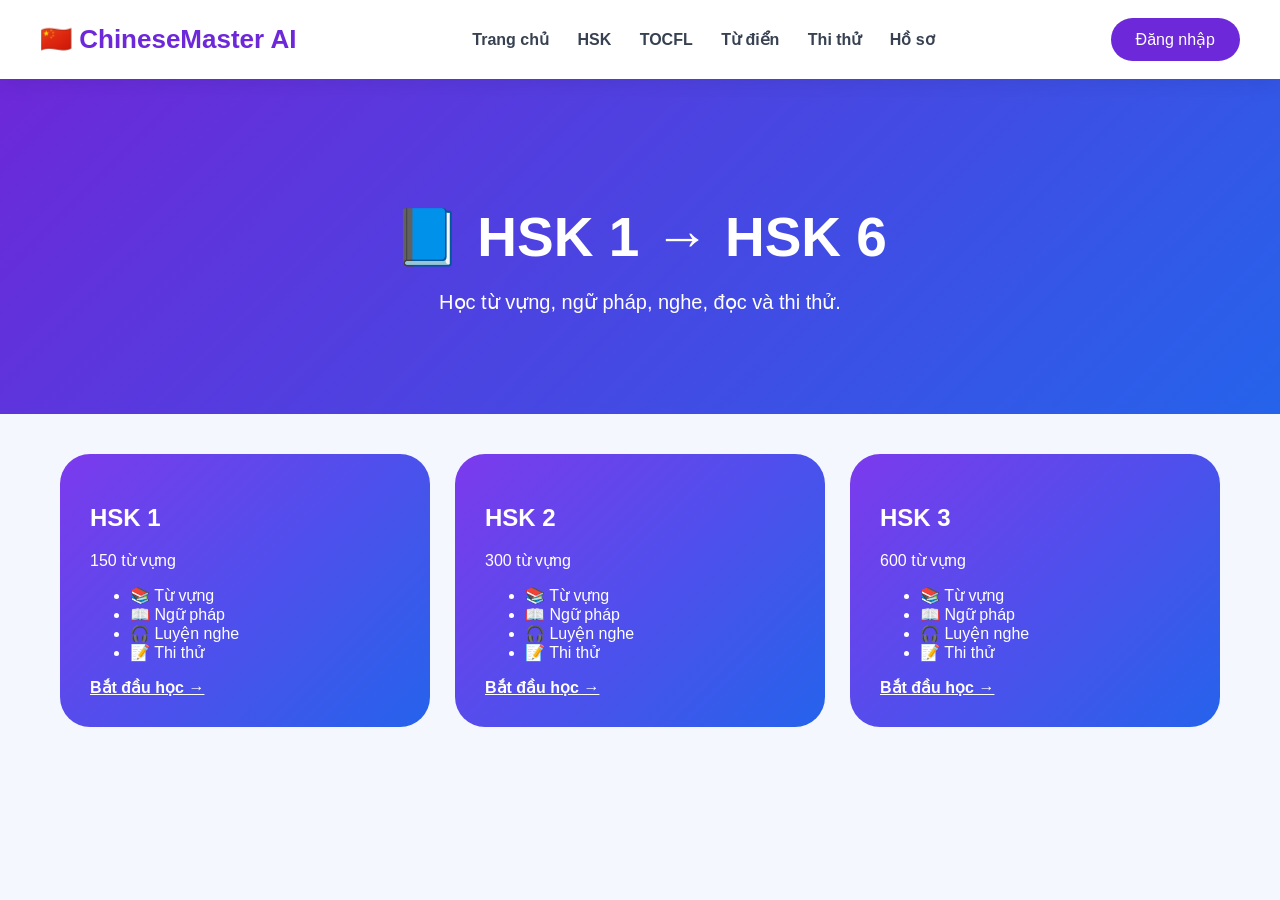
==== hsk.html @ 60fcf930 "Create hsk.html" ====
<!DOCTYPE html>
<html lang="vi">

<head>

<meta charset="UTF-8">
<meta name="viewport"
content="width=device-width, initial-scale=1.0">

<title>HSK Learning</title>

<link rel="stylesheet"
href="css/style.css">

<link rel="stylesheet"
href="https://cdnjs.cloudflare.com/ajax/libs/font-awesome/6.4.0/css/all.min.css">

</head>

<body>

<nav class="navbar">

<div class="logo">

🇨🇳 ChineseMaster AI

</div>

<div class="menu">

<a href="index.html">Trang chủ</a>

<a href="hsk.html">HSK</a>

<a href="tocfl.html">TOCFL</a>

<a href="dictionary.html">Từ điển</a>

<a href="exam.html">Thi thử</a>

<a href="profile.html">Hồ sơ</a>

</div>

<a class="login"
href="login.html">

Đăng nhập

</a>

</nav>



<section class="hero">

<h1>

📘 HSK 1 → HSK 6

</h1>

<p>

Học từ vựng, ngữ pháp, nghe, đọc và thi thử.

</p>

</section>



<section class="container">

<div class="courses">



<div class="course">

<h2>HSK 1</h2>

<p>

150 từ vựng

</p>

<ul>

<li>📚 Từ vựng</li>

<li>📖 Ngữ pháp</li>

<li>🎧 Luyện nghe</li>

<li>📝 Thi thử</li>

</ul>

<a href="#">
Bắt đầu học →
</a>

</div>



<div class="course">

<h2>HSK 2</h2>

<p>

300 từ vựng

</p>

<ul>

<li>📚 Từ vựng</li>

<li>📖 Ngữ pháp</li>

<li>🎧 Luyện nghe</li>

<li>📝 Thi thử</li>

</ul>

<a href="#">
Bắt đầu học →
</a>

</div>



<div class="course">

<h2>HSK 3</h2>

<p>

600 từ vựng

</p>

<ul>

<li>📚 Từ vựng</li>

<li>📖 Ngữ pháp</li>

<li>🎧 Luyện nghe</li>

<li>📝 Thi thử</li>

</ul>

<a href="#">
Bắt đầu học →
</a>

</div>
---- css/style.css ----
*{
box-sizing:border-box;
font-family:"Segoe UI",Arial,sans-serif;
}


body{

margin:0;

background:#f5f7ff;

color:#1f2937;

}



/* NAVBAR */

.navbar{

display:flex;

justify-content:space-between;

align-items:center;

padding:18px 40px;

background:white;

box-shadow:0 5px 20px rgba(0,0,0,.08);

position:sticky;

top:0;

z-index:10;

}



.logo{

font-size:26px;

font-weight:900;

color:#6d28d9;

}



.menu a{

text-decoration:none;

margin:0 12px;

color:#374151;

font-weight:600;

}



.menu a:hover{

color:#6d28d9;

}



.login{

background:#6d28d9;

color:white;

padding:12px 25px;

border-radius:25px;

text-decoration:none;

}



/* HERO */


.hero{

background:

linear-gradient(
135deg,
#6d28d9,
#2563eb
);

padding:80px 20px;

text-align:center;

color:white;

}



.hero h1{

font-size:55px;

margin-bottom:20px;

}



.hero p{

font-size:20px;

}



/* SEARCH */


.search{

max-width:700px;

margin:35px auto;

display:flex;

background:white;

padding:8px;

border-radius:30px;

}



.search input{

flex:1;

border:0;

outline:none;

padding:15px;

font-size:16px;

}



.search button{

border:0;

background:#fbbf24;

padding:15px 25px;

border-radius:25px;

cursor:pointer;

}





.buttons a{

display:inline-block;

margin:10px;

padding:15px 30px;

background:white;

color:#6d28d9;

border-radius:30px;

text-decoration:none;

font-weight:bold;

}




/* CONTENT */


.container{

max-width:1200px;

margin:auto;

padding:40px 20px;

}



.cards{

display:grid;

grid-template-columns:repeat(4,1fr);

gap:20px;

}



.card{

background:white;

padding:25px;

border-radius:25px;

text-align:center;

box-shadow:0 10px 30px rgba(0,0,0,.08);

}



.card h1{

font-size:40px;

color:#6d28d9;

}





/* PLAN */


.plan{

background:white;

padding:30px;

border-radius:30px;

}



.progress{

height:12px;

background:#ddd;

border-radius:20px;

margin-bottom:20px;

}



.progress span{

display:block;

height:100%;

background:#6d28d9;

border-radius:20px;

}





/* COURSES */


.courses{

display:grid;

grid-template-columns:repeat(3,1fr);

gap:25px;

}



.course{

background:

linear-gradient(
135deg,
#7c3aed,
#2563eb
);

color:white;

padding:30px;

border-radius:30px;

}



.course a{

color:white;

font-weight:bold;

}





/* FLASHCARD */


.flashcard{

margin-top:40px;

background:white;

padding:40px;

text-align:center;

border-radius:35px;

box-shadow:0 10px 30px rgba(0,0,0,.1);

}



.flashcard h1{

font-size:90px;

color:#6d28d9;

}



.flashcard button{

background:#ec4899;

color:white;

border:0;

padding:15px 30px;

border-radius:30px;

}





footer{

text-align:center;

padding:30px;

background:#111827;

color:white;

}





/* MOBILE */


@media(max-width:900px){


.navbar{

flex-direction:column;

gap:15px;

}



.menu{

display:none;

}



.cards{

grid-template-columns:1fr 1fr;

}



.courses{

grid-template-columns:1fr;

}



.hero h1{

font-size:35px;

}


}


@media(max-width:500px){


.cards{

grid-template-columns:1fr;

}



.search{

flex-direction:column;

}



.search button{

margin-top:10px;

}


}
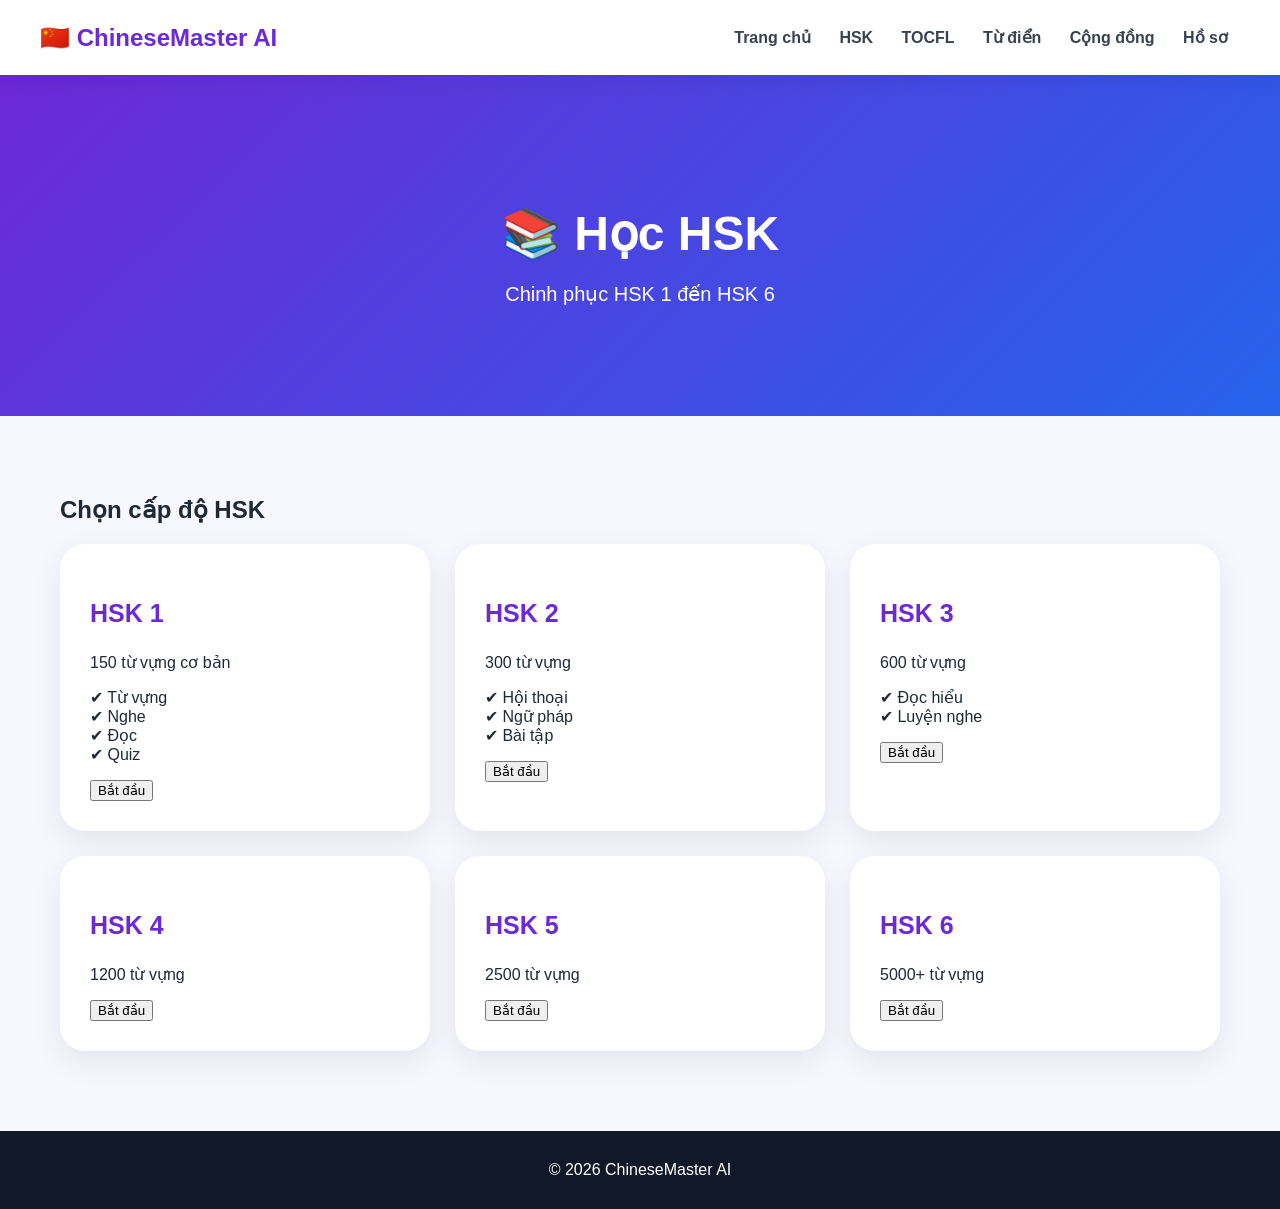
==== commit a99d8d82: "Update hsk.html" ====
--- a/hsk.html
+++ b/hsk.html
@@ -4,164 +4,219 @@
 <head>
 
 <meta charset="UTF-8">
-<meta name="viewport"
-content="width=device-width, initial-scale=1.0">
-
-<title>HSK Learning</title>
-
-<link rel="stylesheet"
-href="css/style.css">
-
-<link rel="stylesheet"
-href="https://cdnjs.cloudflare.com/ajax/libs/font-awesome/6.4.0/css/all.min.css">
+<meta name="viewport" content="width=device-width, initial-scale=1.0">
+
+<title>HSK - ChineseMaster</title>
+
+<link rel="stylesheet" href="css/style.css">
 
 </head>
 
+
 <body>
 
-<nav class="navbar">
+
+<header class="header">
 
 <div class="logo">
-
 🇨🇳 ChineseMaster AI
-
-</div>
-
-<div class="menu">
+</div>
+
+
+<button class="menu-btn">
+☰
+</button>
+
+
+<nav>
 
 <a href="index.html">Trang chủ</a>
-
 <a href="hsk.html">HSK</a>
-
 <a href="tocfl.html">TOCFL</a>
-
 <a href="dictionary.html">Từ điển</a>
-
-<a href="exam.html">Thi thử</a>
-
+<a href="community.html">Cộng đồng</a>
 <a href="profile.html">Hồ sơ</a>
 
-</div>
-
-<a class="login"
-href="login.html">
-
-Đăng nhập
-
-</a>
-
 </nav>
 
 
+</header>
+
+
+
+
 
 <section class="hero">
 
 <h1>
-
-📘 HSK 1 → HSK 6
-
+📚 Học HSK
 </h1>
 
 <p>
-
-Học từ vựng, ngữ pháp, nghe, đọc và thi thử.
-
+Chinh phục HSK 1 đến HSK 6
 </p>
 
 </section>
 
 
 
+
+
 <section class="container">
 
-<div class="courses">
-
-
-
-<div class="course">
-
-<h2>HSK 1</h2>
-
-<p>
-
-150 từ vựng
-
-</p>
-
-<ul>
-
-<li>📚 Từ vựng</li>
-
-<li>📖 Ngữ pháp</li>
-
-<li>🎧 Luyện nghe</li>
-
-<li>📝 Thi thử</li>
-
-</ul>
-
-<a href="#">
-Bắt đầu học →
-</a>
-
-</div>
-
-
-
-<div class="course">
-
-<h2>HSK 2</h2>
-
-<p>
-
+
+<h2>
+Chọn cấp độ HSK
+</h2>
+
+
+
+<div class="grid">
+
+
+
+<div class="card">
+
+<h3>HSK 1</h3>
+
+<p>
+150 từ vựng cơ bản
+</p>
+
+<p>
+✔ Từ vựng<br>
+✔ Nghe<br>
+✔ Đọc<br>
+✔ Quiz
+</p>
+
+<button>
+Bắt đầu
+</button>
+
+</div>
+
+
+
+
+<div class="card">
+
+<h3>HSK 2</h3>
+
+<p>
 300 từ vựng
-
-</p>
-
-<ul>
-
-<li>📚 Từ vựng</li>
-
-<li>📖 Ngữ pháp</li>
-
-<li>🎧 Luyện nghe</li>
-
-<li>📝 Thi thử</li>
-
-</ul>
-
-<a href="#">
-Bắt đầu học →
-</a>
-
-</div>
-
-
-
-<div class="course">
-
-<h2>HSK 3</h2>
-
-<p>
-
+</p>
+
+<p>
+✔ Hội thoại<br>
+✔ Ngữ pháp<br>
+✔ Bài tập
+</p>
+
+<button>
+Bắt đầu
+</button>
+
+</div>
+
+
+
+
+<div class="card">
+
+<h3>HSK 3</h3>
+
+<p>
 600 từ vựng
-
-</p>
-
-<ul>
-
-<li>📚 Từ vựng</li>
-
-<li>📖 Ngữ pháp</li>
-
-<li>🎧 Luyện nghe</li>
-
-<li>📝 Thi thử</li>
-
-</ul>
-
-<a href="#">
-Bắt đầu học →
-</a>
-
-</div>
+</p>
+
+<p>
+✔ Đọc hiểu<br>
+✔ Luyện nghe
+</p>
+
+<button>
+Bắt đầu
+</button>
+
+</div>
+
+
+
+
+
+<div class="card">
+
+<h3>HSK 4</h3>
+
+<p>
+1200 từ vựng
+</p>
+
+<button>
+Bắt đầu
+</button>
+
+</div>
+
+
+
+
+
+<div class="card">
+
+<h3>HSK 5</h3>
+
+<p>
+2500 từ vựng
+</p>
+
+<button>
+Bắt đầu
+</button>
+
+</div>
+
+
+
+
+
+<div class="card">
+
+<h3>HSK 6</h3>
+
+<p>
+5000+ từ vựng
+</p>
+
+<button>
+Bắt đầu
+</button>
+
+</div>
+
+
+
+</div>
+
+
+</section>
+
+
+
+
+
+<footer>
+
+© 2026 ChineseMaster AI
+
+</footer>
+
+
+
+<script src="js/app.js"></script>
+
+
+</body>
+
+</html>
--- a/css/style.css
+++ b/css/style.css
@@ -1,42 +1,42 @@
 *{
-box-sizing:border-box;
-font-family:"Segoe UI",Arial,sans-serif;
+    box-sizing:border-box;
+    font-family:"Segoe UI",Arial,sans-serif;
 }
 
 
 body{
 
-margin:0;
-
-background:#f5f7ff;
-
-color:#1f2937;
-
-}
-
-
-
-/* NAVBAR */
-
-.navbar{
-
-display:flex;
-
-justify-content:space-between;
-
-align-items:center;
-
-padding:18px 40px;
-
-background:white;
-
-box-shadow:0 5px 20px rgba(0,0,0,.08);
-
-position:sticky;
-
-top:0;
-
-z-index:10;
+    margin:0;
+
+    background:#f7f8ff;
+
+    color:#1f2937;
+
+}
+
+
+
+.header{
+
+    height:75px;
+
+    background:white;
+
+    display:flex;
+
+    align-items:center;
+
+    justify-content:space-between;
+
+    padding:0 40px;
+
+    box-shadow:0 5px 20px rgba(0,0,0,.08);
+
+    position:sticky;
+
+    top:0;
+
+    z-index:10;
 
 }
 
@@ -44,51 +44,51 @@
 
 .logo{
 
-font-size:26px;
-
-font-weight:900;
-
-color:#6d28d9;
-
-}
-
-
-
-.menu a{
-
-text-decoration:none;
-
-margin:0 12px;
-
-color:#374151;
-
-font-weight:600;
-
-}
-
-
-
-.menu a:hover{
-
-color:#6d28d9;
-
-}
-
-
-
-.login{
-
-background:#6d28d9;
-
-color:white;
-
-padding:12px 25px;
-
-border-radius:25px;
-
-text-decoration:none;
-
-}
+    font-size:24px;
+
+    font-weight:800;
+
+    color:#6d28d9;
+
+}
+
+
+
+nav a{
+
+    text-decoration:none;
+
+    color:#374151;
+
+    margin:0 12px;
+
+    font-weight:600;
+
+}
+
+
+
+nav a:hover{
+
+    color:#7c3aed;
+
+}
+
+
+
+.menu-btn{
+
+    display:none;
+
+    border:0;
+
+    background:none;
+
+    font-size:25px;
+
+}
+
+
 
 
 
@@ -97,19 +97,15 @@
 
 .hero{
 
-background:
-
-linear-gradient(
-135deg,
-#6d28d9,
-#2563eb
-);
-
-padding:80px 20px;
-
-text-align:center;
-
-color:white;
+    background:
+
+    linear-gradient(135deg,#6d28d9,#2563eb);
+
+    color:white;
+
+    text-align:center;
+
+    padding:90px 20px;
 
 }
 
@@ -117,9 +113,9 @@
 
 .hero h1{
 
-font-size:55px;
-
-margin-bottom:20px;
+    font-size:48px;
+
+    margin-bottom:20px;
 
 }
 
@@ -127,86 +123,32 @@
 
 .hero p{
 
-font-size:20px;
-
-}
-
-
-
-/* SEARCH */
-
-
-.search{
-
-max-width:700px;
-
-margin:35px auto;
-
-display:flex;
-
-background:white;
-
-padding:8px;
-
-border-radius:30px;
-
-}
-
-
-
-.search input{
-
-flex:1;
-
-border:0;
-
-outline:none;
-
-padding:15px;
-
-font-size:16px;
-
-}
-
-
-
-.search button{
-
-border:0;
-
-background:#fbbf24;
-
-padding:15px 25px;
-
-border-radius:25px;
-
-cursor:pointer;
-
-}
-
-
-
-
-
-.buttons a{
-
-display:inline-block;
-
-margin:10px;
-
-padding:15px 30px;
-
-background:white;
-
-color:#6d28d9;
-
-border-radius:30px;
-
-text-decoration:none;
-
-font-weight:bold;
-
-}
+    font-size:20px;
+
+}
+
+
+
+.hero button{
+
+    margin-top:30px;
+
+    padding:15px 35px;
+
+    border:0;
+
+    border-radius:30px;
+
+    background:#fbbf24;
+
+    font-size:18px;
+
+    font-weight:bold;
+
+    cursor:pointer;
+
+}
+
 
 
 
@@ -216,190 +158,156 @@
 
 .container{
 
-max-width:1200px;
-
-margin:auto;
-
-padding:40px 20px;
-
-}
-
-
-
-.cards{
-
-display:grid;
-
-grid-template-columns:repeat(4,1fr);
-
-gap:20px;
-
-}
+    max-width:1200px;
+
+    margin:auto;
+
+    padding:40px 20px;
+
+}
+
+
+
+h2{
+
+    margin-top:40px;
+
+}
+
+
+
+
+
+.grid{
+
+    display:grid;
+
+    grid-template-columns:repeat(3,1fr);
+
+    gap:25px;
+
+}
+
 
 
 
 .card{
 
-background:white;
-
-padding:25px;
-
-border-radius:25px;
-
-text-align:center;
-
-box-shadow:0 10px 30px rgba(0,0,0,.08);
-
-}
-
-
-
-.card h1{
-
-font-size:40px;
-
-color:#6d28d9;
-
-}
-
-
-
-
-
-/* PLAN */
-
-
-.plan{
-
-background:white;
-
-padding:30px;
-
-border-radius:30px;
-
-}
-
-
-
-.progress{
-
-height:12px;
-
-background:#ddd;
-
-border-radius:20px;
-
-margin-bottom:20px;
-
-}
-
-
-
-.progress span{
-
-display:block;
-
-height:100%;
-
-background:#6d28d9;
-
-border-radius:20px;
-
-}
-
-
-
-
-
-/* COURSES */
-
-
-.courses{
-
-display:grid;
-
-grid-template-columns:repeat(3,1fr);
-
-gap:25px;
-
-}
-
-
-
-.course{
-
-background:
-
-linear-gradient(
-135deg,
-#7c3aed,
-#2563eb
-);
-
-color:white;
-
-padding:30px;
-
-border-radius:30px;
-
-}
-
-
-
-.course a{
-
-color:white;
-
-font-weight:bold;
-
-}
-
-
-
-
-
-/* FLASHCARD */
-
-
-.flashcard{
-
-margin-top:40px;
-
-background:white;
-
-padding:40px;
-
-text-align:center;
-
-border-radius:35px;
-
-box-shadow:0 10px 30px rgba(0,0,0,.1);
-
-}
-
-
-
-.flashcard h1{
-
-font-size:90px;
-
-color:#6d28d9;
-
-}
-
-
-
-.flashcard button{
-
-background:#ec4899;
-
-color:white;
-
-border:0;
-
-padding:15px 30px;
-
-border-radius:30px;
+    background:white;
+
+    padding:30px;
+
+    border-radius:25px;
+
+    box-shadow:0 10px 30px rgba(0,0,0,.08);
+
+    transition:.3s;
+
+}
+
+
+
+.card:hover{
+
+    transform:translateY(-8px);
+
+}
+
+
+
+.card h3{
+
+    color:#6d28d9;
+
+    font-size:25px;
+
+}
+
+
+
+.card a{
+
+    color:#2563eb;
+
+    font-weight:bold;
+
+    text-decoration:none;
+
+}
+
+
+
+
+
+/* LEARNING */
+
+
+.learning{
+
+    background:white;
+
+    padding:25px;
+
+    border-radius:25px;
+
+}
+
+
+
+.bar{
+
+    height:12px;
+
+    background:#ddd;
+
+    border-radius:20px;
+
+    margin-bottom:20px;
+
+}
+
+
+
+.bar span{
+
+    display:block;
+
+    height:100%;
+
+    width:80%;
+
+    background:#7c3aed;
+
+    border-radius:20px;
+
+}
+
+
+
+
+
+/* COMMUNITY */
+
+
+.community-box{
+
+    background:white;
+
+    padding:30px;
+
+    border-radius:25px;
+
+    box-shadow:0 10px 25px rgba(0,0,0,.08);
+
+}
+
+
+
+.community-box a{
+
+    color:#7c3aed;
+
+    font-weight:bold;
 
 }
 
@@ -409,13 +317,15 @@
 
 footer{
 
-text-align:center;
-
-padding:30px;
-
-background:#111827;
-
-color:white;
+    text-align:center;
+
+    background:#111827;
+
+    color:white;
+
+    padding:30px;
+
+    margin-top:40px;
 
 }
 
@@ -426,38 +336,28 @@
 /* MOBILE */
 
 
-@media(max-width:900px){
-
-
-.navbar{
-
-flex-direction:column;
-
-gap:15px;
-
-}
-
-
-
-.menu{
-
-display:none;
-
-}
-
-
-
-.cards{
-
-grid-template-columns:1fr 1fr;
-
-}
-
-
-
-.courses{
-
-grid-template-columns:1fr;
+@media(max-width:800px){
+
+
+.header{
+
+    padding:0 20px;
+
+}
+
+
+
+.menu-btn{
+
+    display:block;
+
+}
+
+
+
+nav{
+
+    display:none;
 
 }
 
@@ -465,38 +365,17 @@
 
 .hero h1{
 
-font-size:35px;
-
-}
-
-
-}
-
-
-@media(max-width:500px){
-
-
-.cards{
-
-grid-template-columns:1fr;
-
-}
-
-
-
-.search{
-
-flex-direction:column;
-
-}
-
-
-
-.search button{
-
-margin-top:10px;
-
-}
-
-
-}
+    font-size:32px;
+
+}
+
+
+
+.grid{
+
+    grid-template-columns:1fr;
+
+}
+
+
+}
